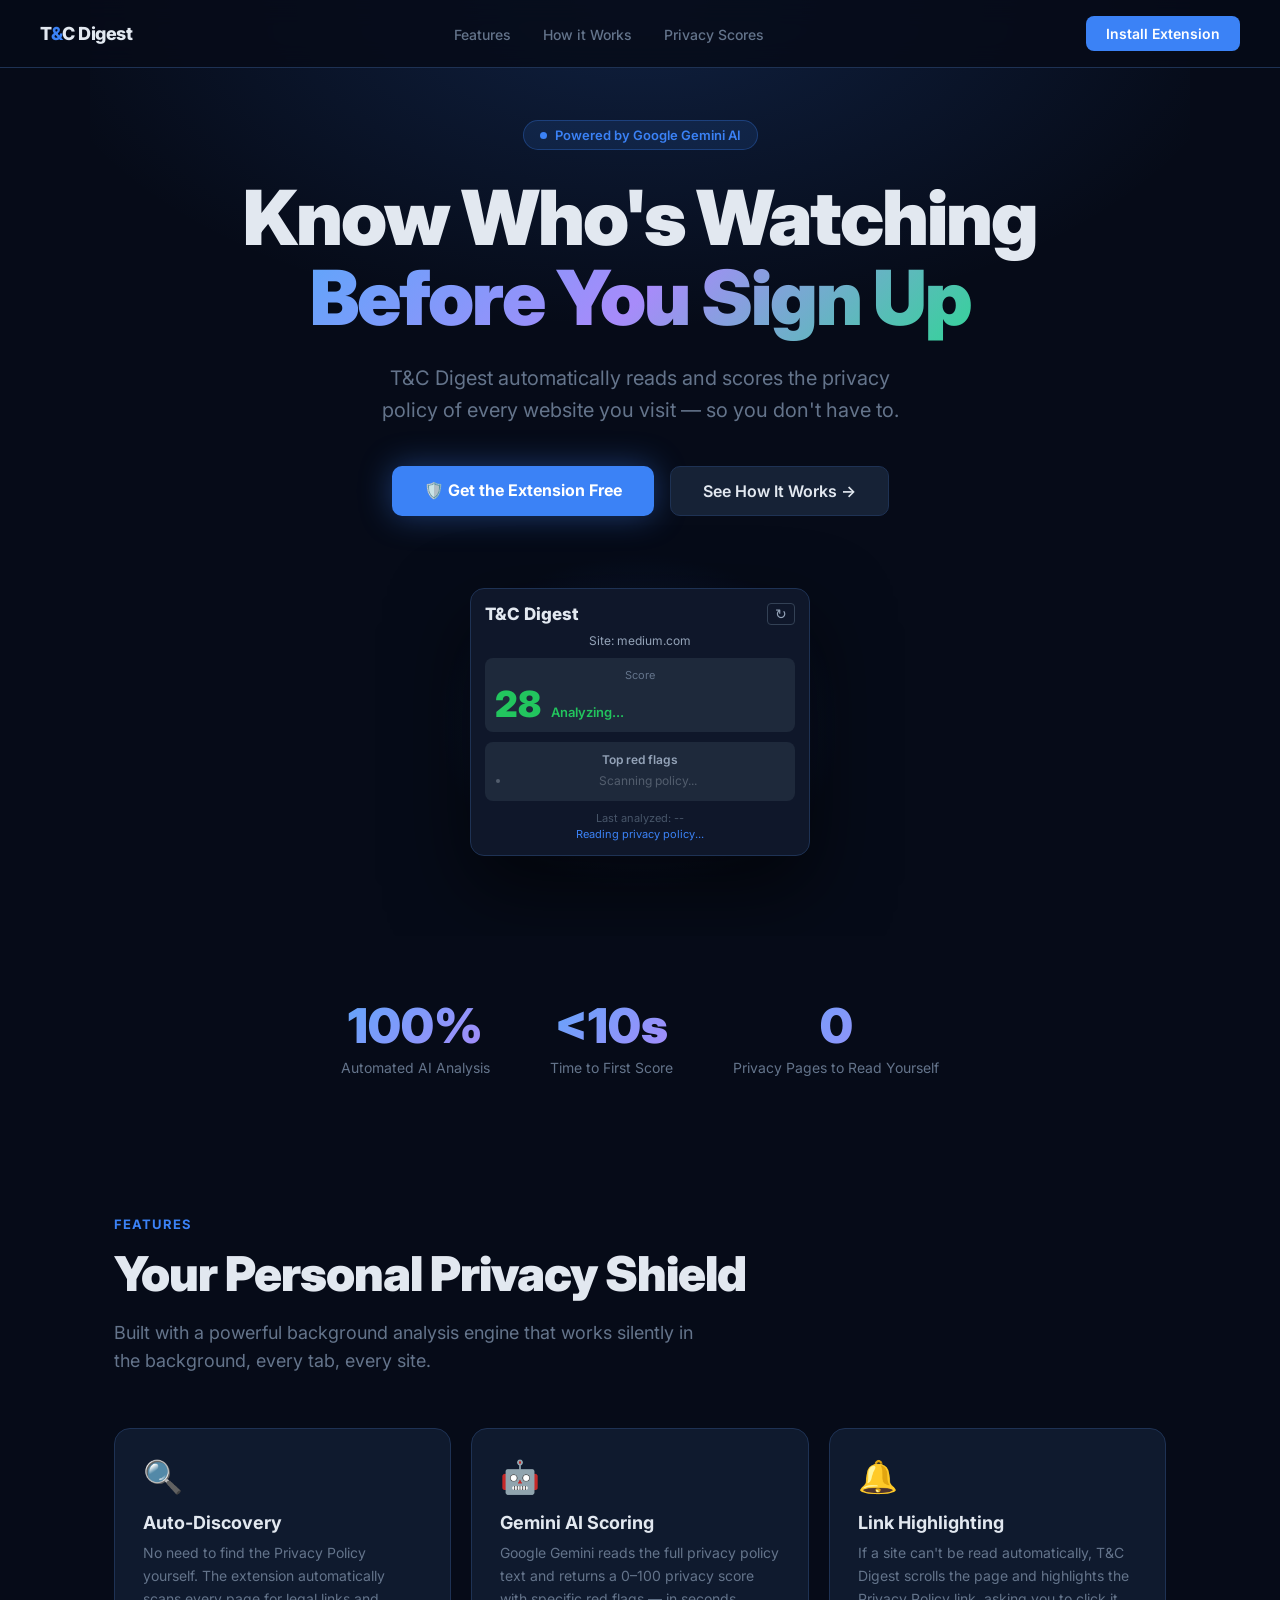
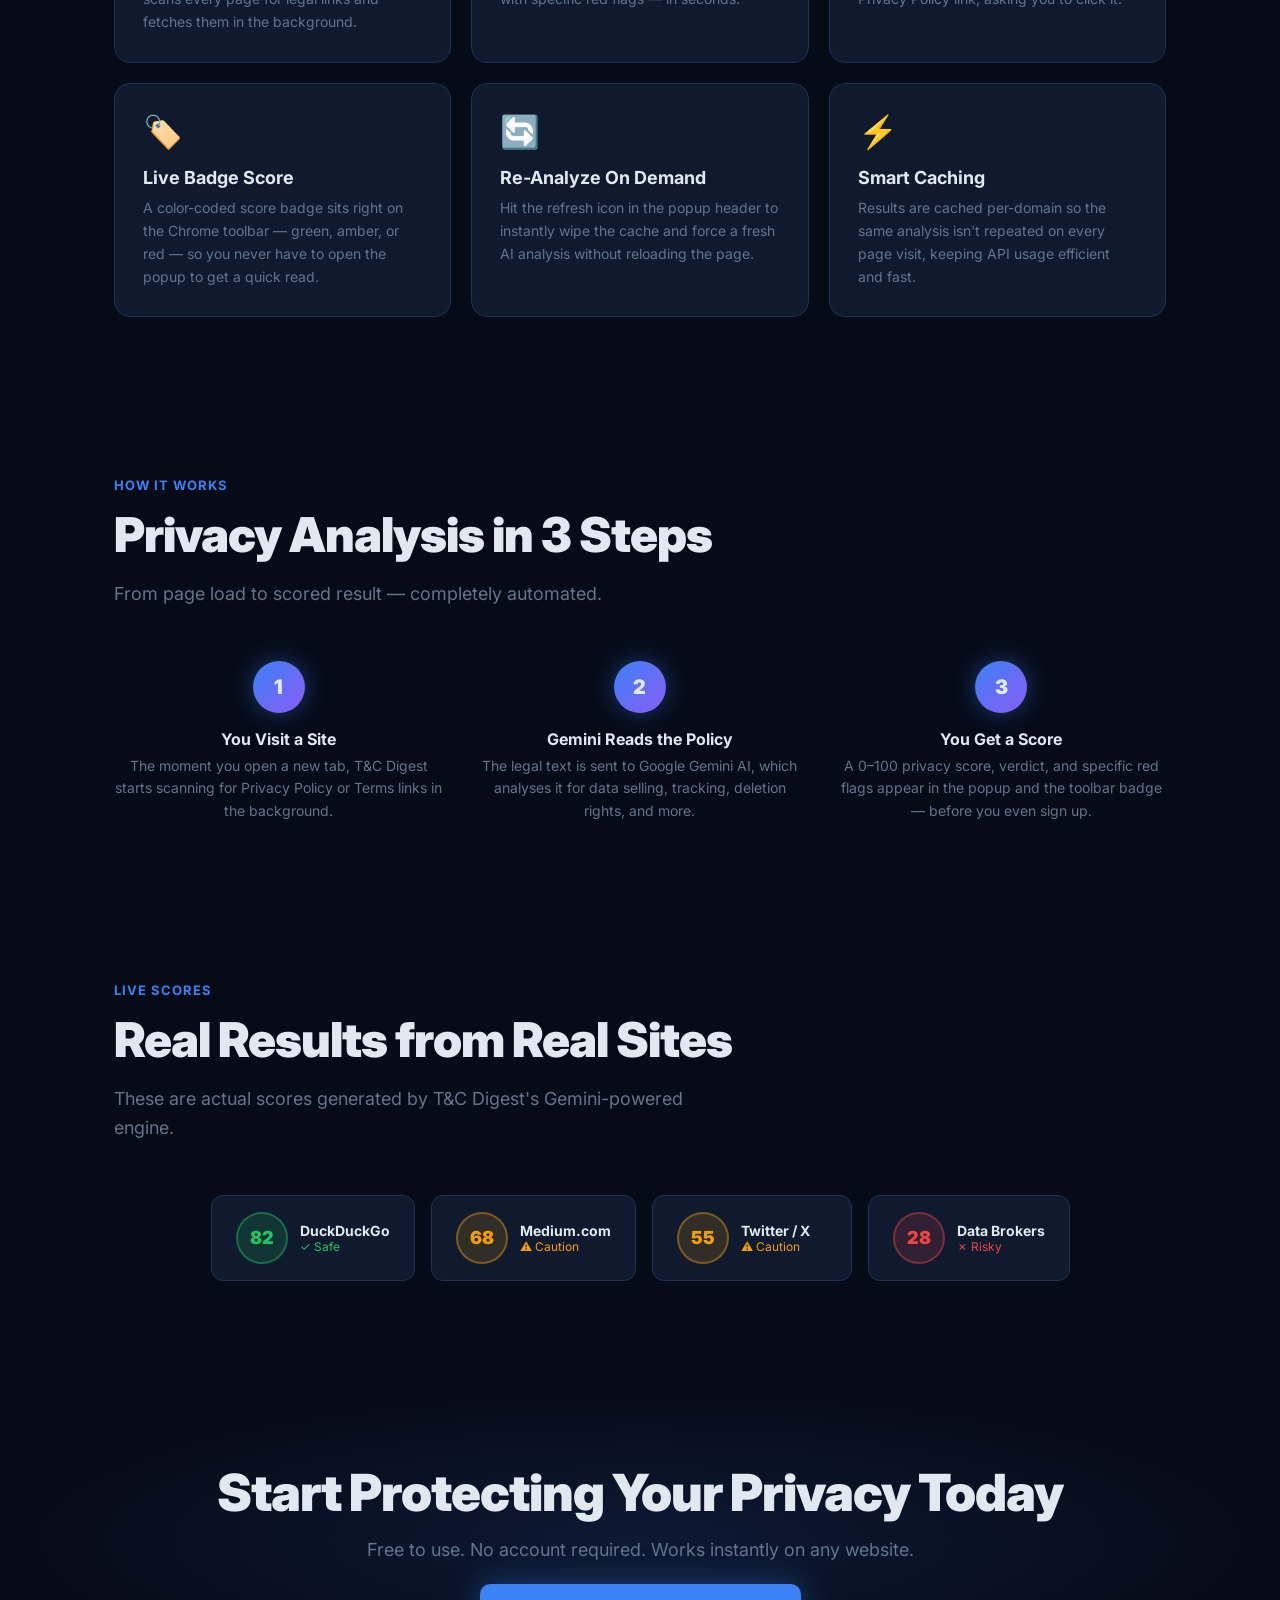
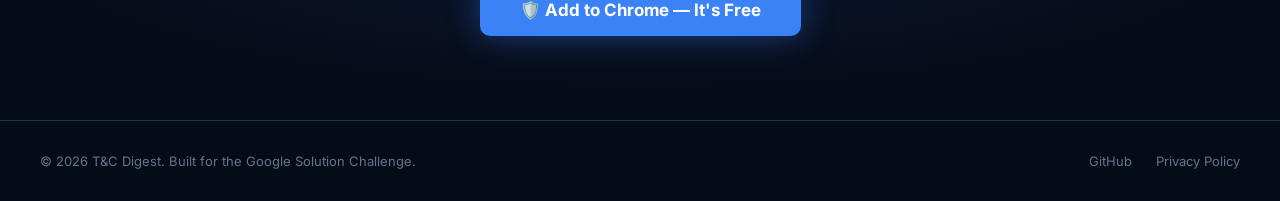
==== docs/index.html @ d6d2fa57 "docs: rename landing to docs for GitHub Pages" ====
<!DOCTYPE html>
<html lang="en">
<head>
  <meta charset="UTF-8" />
  <meta name="viewport" content="width=device-width, initial-scale=1.0" />
  <title>T&C Digest — AI Privacy Analyzer for Chrome</title>
  <meta name="description" content="T&C Digest automatically reads and scores the privacy policies of every website you visit, powered by Google Gemini AI. Protect your data before you sign up." />
  <link rel="preconnect" href="https://fonts.googleapis.com" />
  <link rel="preconnect" href="https://fonts.gstatic.com" crossorigin />
  <link href="https://fonts.googleapis.com/css2?family=Inter:wght@400;500;600;700;800;900&display=swap" rel="stylesheet" />
  <style>
    *, *::before, *::after { box-sizing: border-box; margin: 0; padding: 0; }

    :root {
      --bg: #060b18;
      --surface: #0f1a2e;
      --surface2: #162236;
      --border: #1e3254;
      --text: #e2e8f0;
      --muted: #64748b;
      --blue: #3b82f6;
      --blue-glow: rgba(59,130,246,0.25);
      --green: #22c55e;
      --amber: #f59e0b;
      --red: #ef4444;
    }

    html { scroll-behavior: smooth; }

    body {
      font-family: 'Inter', sans-serif;
      background: var(--bg);
      color: var(--text);
      overflow-x: hidden;
    }

    /* ── NAV ── */
    nav {
      position: fixed; top: 0; left: 0; right: 0; z-index: 100;
      display: flex; align-items: center; justify-content: space-between;
      padding: 16px 40px;
      background: rgba(6,11,24,0.85);
      backdrop-filter: blur(12px);
      border-bottom: 1px solid var(--border);
    }
    .nav-logo { font-size: 18px; font-weight: 800; letter-spacing: -0.5px; }
    .nav-logo span { color: var(--blue); }
    .nav-links { display: flex; gap: 32px; list-style: none; }
    .nav-links a { color: var(--muted); text-decoration: none; font-size: 14px; font-weight: 500; transition: color .2s; }
    .nav-links a:hover { color: var(--text); }
    .nav-cta {
      background: var(--blue); color: #fff; padding: 9px 20px;
      border-radius: 8px; text-decoration: none; font-size: 14px; font-weight: 600;
      transition: opacity .2s, transform .2s;
    }
    .nav-cta:hover { opacity: 0.9; transform: translateY(-1px); }

    /* ── HERO ── */
    .hero {
      min-height: 100vh;
      display: flex; flex-direction: column; align-items: center; justify-content: center;
      text-align: center;
      padding: 120px 24px 80px;
      position: relative; overflow: hidden;
    }
    .hero::before {
      content: '';
      position: absolute; inset: 0;
      background: radial-gradient(ellipse 80% 50% at 50% 0%, rgba(59,130,246,0.18) 0%, transparent 70%);
      pointer-events: none;
    }
    .hero-badge {
      display: inline-flex; align-items: center; gap: 8px;
      background: rgba(59,130,246,0.12); border: 1px solid rgba(59,130,246,0.3);
      color: var(--blue); padding: 6px 16px; border-radius: 99px;
      font-size: 13px; font-weight: 600; margin-bottom: 28px;
      animation: fadeUp 0.6s ease both;
    }
    .dot { width: 7px; height: 7px; border-radius: 50%; background: var(--blue); animation: pulse 2s infinite; }
    @keyframes pulse { 0%,100%{opacity:1} 50%{opacity:0.3} }

    h1 {
      font-size: clamp(40px, 6vw, 76px);
      font-weight: 900; line-height: 1.05; letter-spacing: -2px;
      max-width: 820px;
      animation: fadeUp 0.6s 0.1s ease both;
    }
    h1 .gradient {
      background: linear-gradient(135deg, #60a5fa 0%, #a78bfa 50%, #34d399 100%);
      -webkit-background-clip: text; -webkit-text-fill-color: transparent; background-clip: text;
    }
    .hero-sub {
      margin-top: 24px; font-size: 20px; color: var(--muted); max-width: 560px; line-height: 1.6;
      animation: fadeUp 0.6s 0.2s ease both;
    }
    .hero-actions {
      margin-top: 40px; display: flex; gap: 16px; flex-wrap: wrap; justify-content: center;
      animation: fadeUp 0.6s 0.3s ease both;
    }
    .btn-primary {
      background: var(--blue); color: #fff;
      padding: 14px 32px; border-radius: 10px; text-decoration: none;
      font-size: 16px; font-weight: 700; transition: all .2s;
      box-shadow: 0 0 32px rgba(59,130,246,0.4);
    }
    .btn-primary:hover { transform: translateY(-2px); box-shadow: 0 0 48px rgba(59,130,246,0.6); }
    .btn-secondary {
      background: var(--surface2); color: var(--text);
      padding: 14px 32px; border-radius: 10px; text-decoration: none;
      font-size: 16px; font-weight: 600; border: 1px solid var(--border);
      transition: all .2s;
    }
    .btn-secondary:hover { border-color: var(--blue); }

    @keyframes fadeUp { from { opacity:0; transform:translateY(24px); } to { opacity:1; transform:none; } }

    /* ── POPUP MOCKUP ── */
    .mockup-wrap {
      margin-top: 72px; position: relative;
      animation: fadeUp 0.8s 0.4s ease both;
    }
    .mockup-glow {
      position: absolute; inset: -40px;
      background: radial-gradient(ellipse at 50% 50%, rgba(59,130,246,0.2), transparent 70%);
      pointer-events: none;
    }
    .popup-mock {
      width: 340px; background: #0f172a;
      border-radius: 14px; border: 1px solid #1e3254;
      box-shadow: 0 32px 80px rgba(0,0,0,0.6);
      padding: 14px; font-family: 'Inter', sans-serif;
      position: relative; z-index: 1;
    }
    .pm-header { display: flex; justify-content: space-between; align-items: center; margin-bottom: 8px; }
    .pm-title { font-size: 17px; font-weight: 800; }
    .pm-refresh { background: transparent; border: 1px solid #334155; color: #94a3b8; border-radius: 4px; padding: 2px 7px; font-size: 14px; cursor: pointer; }
    .pm-site { font-size: 12px; color: #94a3b8; margin-bottom: 10px; }
    .pm-card { background: #1e293b; border-radius: 8px; padding: 10px; margin-bottom: 10px; }
    .pm-label { font-size: 11px; color: #64748b; margin-bottom: 4px; }
    .pm-score-row { display: flex; align-items: baseline; gap: 10px; }
    .pm-score { font-size: 36px; font-weight: 900; color: var(--green); line-height: 1; }
    .pm-verdict { font-size: 13px; font-weight: 600; color: var(--green); }
    .pm-flags-title { font-size: 12px; color: #94a3b8; font-weight: 600; margin-bottom: 6px; }
    .pm-flags { list-style: disc; padding-left: 16px; }
    .pm-flags li { font-size: 12px; color: #cbd5e1; margin-bottom: 3px; }
    .pm-meta { font-size: 11px; color: #475569; margin-top: 8px; }
    .pm-status { font-size: 11px; color: var(--green); margin-top: 2px; }

    /* ── STATS ── */
    .stats { display: flex; justify-content: center; gap: 60px; padding: 60px 24px; flex-wrap: wrap; }
    .stat { text-align: center; }
    .stat-num { font-size: 48px; font-weight: 900; background: linear-gradient(135deg,#60a5fa,#a78bfa); -webkit-background-clip:text; -webkit-text-fill-color:transparent; background-clip:text; }
    .stat-label { font-size: 14px; color: var(--muted); margin-top: 4px; }

    /* ── SECTION ── */
    section { padding: 80px 24px; max-width: 1100px; margin: 0 auto; }
    .section-tag { font-size: 13px; font-weight: 700; color: var(--blue); text-transform: uppercase; letter-spacing: 1px; margin-bottom: 12px; }
    .section-title { font-size: clamp(28px, 4vw, 48px); font-weight: 900; letter-spacing: -1px; margin-bottom: 16px; }
    .section-sub { font-size: 18px; color: var(--muted); max-width: 600px; line-height: 1.6; }

    /* ── FEATURES ── */
    .features-grid { display: grid; grid-template-columns: repeat(auto-fit, minmax(300px, 1fr)); gap: 20px; margin-top: 52px; }
    .feature-card {
      background: var(--surface); border: 1px solid var(--border);
      border-radius: 16px; padding: 28px;
      transition: border-color .25s, transform .25s, box-shadow .25s;
    }
    .feature-card:hover { border-color: var(--blue); transform: translateY(-4px); box-shadow: 0 16px 40px rgba(59,130,246,0.12); }
    .feature-icon { font-size: 32px; margin-bottom: 16px; }
    .feature-title { font-size: 18px; font-weight: 700; margin-bottom: 8px; }
    .feature-desc { font-size: 14px; color: var(--muted); line-height: 1.65; }

    /* ── HOW IT WORKS ── */
    .steps { display: grid; grid-template-columns: repeat(auto-fit, minmax(220px, 1fr)); gap: 32px; margin-top: 52px; }
    .step { text-align: center; }
    .step-num {
      width: 52px; height: 52px; border-radius: 50%;
      background: linear-gradient(135deg, var(--blue), #8b5cf6);
      font-size: 20px; font-weight: 900;
      display: flex; align-items: center; justify-content: center;
      margin: 0 auto 16px;
      box-shadow: 0 0 24px rgba(59,130,246,0.4);
    }
    .step-title { font-size: 16px; font-weight: 700; margin-bottom: 6px; }
    .step-desc { font-size: 14px; color: var(--muted); line-height: 1.6; }

    /* ── SCORE DEMO ── */
    .score-demo { margin-top: 52px; display: flex; gap: 16px; flex-wrap: wrap; justify-content: center; }
    .score-pill {
      display: flex; align-items: center; gap: 12px;
      background: var(--surface); border: 1px solid var(--border);
      border-radius: 12px; padding: 16px 24px; min-width: 200px;
    }
    .score-circle {
      width: 52px; height: 52px; border-radius: 50%;
      display: flex; align-items: center; justify-content: center;
      font-size: 18px; font-weight: 900; flex-shrink: 0;
    }
    .score-circle.green { background: rgba(34,197,94,0.15); color: var(--green); border: 2px solid rgba(34,197,94,0.4); }
    .score-circle.amber { background: rgba(245,158,11,0.15); color: var(--amber); border: 2px solid rgba(245,158,11,0.4); }
    .score-circle.red   { background: rgba(239,68,68,0.15);  color: var(--red);   border: 2px solid rgba(239,68,68,0.4); }
    .score-info .site-name { font-size: 14px; font-weight: 700; }
    .score-info .verdict  { font-size: 12px; color: var(--muted); }

    /* ── CTA ── */
    .cta-section {
      text-align: center; padding: 100px 24px;
      background: radial-gradient(ellipse 70% 60% at 50% 50%, rgba(59,130,246,0.12), transparent 70%);
    }
    .cta-section h2 { font-size: clamp(28px,4vw,52px); font-weight: 900; letter-spacing:-1px; margin-bottom: 16px; }
    .cta-section p { font-size: 18px; color: var(--muted); margin-bottom: 40px; }

    /* ── FOOTER ── */
    footer {
      border-top: 1px solid var(--border); padding: 32px 40px;
      display: flex; justify-content: space-between; align-items: center;
      color: var(--muted); font-size: 13px; flex-wrap: wrap; gap: 12px;
    }
    footer a { color: var(--muted); text-decoration: none; }
    footer a:hover { color: var(--text); }

    /* ── SCROLL REVEAL ── */
    .reveal { opacity: 0; transform: translateY(30px); transition: opacity 0.7s ease, transform 0.7s ease; }
    .reveal.visible { opacity: 1; transform: none; }

    @media (max-width: 640px) {
      nav { padding: 14px 20px; }
      .nav-links { display: none; }
      footer { flex-direction: column; text-align: center; }
    }
  </style>
</head>
<body>

<!-- NAV -->
<nav>
  <div class="nav-logo">T<span>&</span>C Digest</div>
  <ul class="nav-links">
    <li><a href="#features">Features</a></li>
    <li><a href="#how">How it Works</a></li>
    <li><a href="#scores">Privacy Scores</a></li>
  </ul>
  <a href="#install" class="nav-cta">Install Extension</a>
</nav>

<!-- HERO -->
<section class="hero">
  <div class="hero-badge">
    <span class="dot"></span>
    Powered by Google Gemini AI
  </div>
  <h1>Know Who's Watching<br /><span class="gradient">Before You Sign Up</span></h1>
  <p class="hero-sub">T&C Digest automatically reads and scores the privacy policy of every website you visit — so you don't have to.</p>
  <div class="hero-actions">
    <a href="https://github.com/lokeshkshatriya/tc-digest" class="btn-primary" id="install">🛡️ Get the Extension Free</a>
    <a href="#how" class="btn-secondary">See How It Works →</a>
  </div>

  <!-- Popup Mockup -->
  <div class="mockup-wrap">
    <div class="mockup-glow"></div>
    <div class="popup-mock">
      <div class="pm-header">
        <span class="pm-title">T&amp;C Digest</span>
        <button class="pm-refresh">↻</button>
      </div>
      <p class="pm-site">Site: medium.com</p>
      <div class="pm-card">
        <p class="pm-label">Score</p>
        <div class="pm-score-row">
          <span class="pm-score" id="demo-score">0</span>
          <span class="pm-verdict" id="demo-verdict">Analyzing...</span>
        </div>
      </div>
      <div class="pm-card">
        <p class="pm-flags-title">Top red flags</p>
        <ul class="pm-flags" id="demo-flags">
          <li style="opacity:0.3">Scanning policy...</li>
        </ul>
      </div>
      <p class="pm-meta" id="demo-meta">Last analyzed: --</p>
      <p class="pm-status" id="demo-status">Searching for privacy links...</p>
    </div>
  </div>
</section>

<!-- STATS -->
<div class="stats reveal">
  <div class="stat"><div class="stat-num">100%</div><div class="stat-label">Automated AI Analysis</div></div>
  <div class="stat"><div class="stat-num">&lt;10s</div><div class="stat-label">Time to First Score</div></div>
  <div class="stat"><div class="stat-num">0</div><div class="stat-label">Privacy Pages to Read Yourself</div></div>
</div>

<!-- FEATURES -->
<section id="features">
  <div class="reveal">
    <p class="section-tag">Features</p>
    <h2 class="section-title">Your Personal Privacy Shield</h2>
    <p class="section-sub">Built with a powerful background analysis engine that works silently in the background, every tab, every site.</p>
  </div>
  <div class="features-grid">
    <div class="feature-card reveal">
      <div class="feature-icon">🔍</div>
      <h3 class="feature-title">Auto-Discovery</h3>
      <p class="feature-desc">No need to find the Privacy Policy yourself. The extension automatically scans every page for legal links and fetches them in the background.</p>
    </div>
    <div class="feature-card reveal">
      <div class="feature-icon">🤖</div>
      <h3 class="feature-title">Gemini AI Scoring</h3>
      <p class="feature-desc">Google Gemini reads the full privacy policy text and returns a 0–100 privacy score with specific red flags — in seconds.</p>
    </div>
    <div class="feature-card reveal">
      <div class="feature-icon">🔔</div>
      <h3 class="feature-title">Link Highlighting</h3>
      <p class="feature-desc">If a site can't be read automatically, T&C Digest scrolls the page and highlights the Privacy Policy link, asking you to click it.</p>
    </div>
    <div class="feature-card reveal">
      <div class="feature-icon">🏷️</div>
      <h3 class="feature-title">Live Badge Score</h3>
      <p class="feature-desc">A color-coded score badge sits right on the Chrome toolbar — green, amber, or red — so you never have to open the popup to get a quick read.</p>
    </div>
    <div class="feature-card reveal">
      <div class="feature-icon">🔄</div>
      <h3 class="feature-title">Re-Analyze On Demand</h3>
      <p class="feature-desc">Hit the refresh icon in the popup header to instantly wipe the cache and force a fresh AI analysis without reloading the page.</p>
    </div>
    <div class="feature-card reveal">
      <div class="feature-icon">⚡</div>
      <h3 class="feature-title">Smart Caching</h3>
      <p class="feature-desc">Results are cached per-domain so the same analysis isn't repeated on every page visit, keeping API usage efficient and fast.</p>
    </div>
  </div>
</section>

<!-- HOW IT WORKS -->
<section id="how">
  <div class="reveal">
    <p class="section-tag">How It Works</p>
    <h2 class="section-title">Privacy Analysis in 3 Steps</h2>
    <p class="section-sub">From page load to scored result — completely automated.</p>
  </div>
  <div class="steps">
    <div class="step reveal">
      <div class="step-num">1</div>
      <h3 class="step-title">You Visit a Site</h3>
      <p class="step-desc">The moment you open a new tab, T&C Digest starts scanning for Privacy Policy or Terms links in the background.</p>
    </div>
    <div class="step reveal">
      <div class="step-num">2</div>
      <h3 class="step-title">Gemini Reads the Policy</h3>
      <p class="step-desc">The legal text is sent to Google Gemini AI, which analyses it for data selling, tracking, deletion rights, and more.</p>
    </div>
    <div class="step reveal">
      <div class="step-num">3</div>
      <h3 class="step-title">You Get a Score</h3>
      <p class="step-desc">A 0–100 privacy score, verdict, and specific red flags appear in the popup and the toolbar badge — before you even sign up.</p>
    </div>
  </div>
</section>

<!-- SCORE EXAMPLES -->
<section id="scores">
  <div class="reveal">
    <p class="section-tag">Live Scores</p>
    <h2 class="section-title">Real Results from Real Sites</h2>
    <p class="section-sub">These are actual scores generated by T&C Digest's Gemini-powered engine.</p>
  </div>
  <div class="score-demo reveal">
    <div class="score-pill">
      <div class="score-circle green">82</div>
      <div class="score-info">
        <div class="site-name">DuckDuckGo</div>
        <div class="verdict" style="color: #22c55e;">✓ Safe</div>
      </div>
    </div>
    <div class="score-pill">
      <div class="score-circle amber">68</div>
      <div class="score-info">
        <div class="site-name">Medium.com</div>
        <div class="verdict" style="color: #f59e0b;">⚠ Caution</div>
      </div>
    </div>
    <div class="score-pill">
      <div class="score-circle amber">55</div>
      <div class="score-info">
        <div class="site-name">Twitter / X</div>
        <div class="verdict" style="color: #f59e0b;">⚠ Caution</div>
      </div>
    </div>
    <div class="score-pill">
      <div class="score-circle red">28</div>
      <div class="score-info">
        <div class="site-name">Data Brokers</div>
        <div class="verdict" style="color: #ef4444;">✗ Risky</div>
      </div>
    </div>
  </div>
</section>

<!-- CTA -->
<div class="cta-section reveal">
  <h2>Start Protecting Your Privacy Today</h2>
  <p>Free to use. No account required. Works instantly on any website.</p>
  <a href="https://github.com/lokeshkshatriya/tc-digest" class="btn-primary" style="font-size:17px; padding:16px 40px;">🛡️ Add to Chrome — It's Free</a>
</div>

<!-- FOOTER -->
<footer>
  <span>© 2026 T&C Digest. Built for the Google Solution Challenge.</span>
  <div style="display:flex;gap:24px;">
    <a href="#">GitHub</a>
    <a href="#">Privacy Policy</a>
  </div>
</footer>

<script>
  // ── Scroll reveal ──
  const observer = new IntersectionObserver((entries) => {
    entries.forEach(e => { if (e.isIntersecting) { e.target.classList.add('visible'); } });
  }, { threshold: 0.12 });
  document.querySelectorAll('.reveal').forEach(el => observer.observe(el));

  // ── Popup demo animation ──
  const targetScore = 72;
  const flags = ["Third-party analytics enabled", "Data retained for 12 months", "Cookie tracking across sites"];
  let current = 0;
  const scoreEl = document.getElementById('demo-score');
  const verdictEl = document.getElementById('demo-verdict');
  const flagsEl = document.getElementById('demo-flags');
  const metaEl = document.getElementById('demo-meta');
  const statusEl = document.getElementById('demo-status');

  setTimeout(() => {
    statusEl.textContent = 'Reading privacy policy...';
    statusEl.style.color = '#3b82f6';

    const counter = setInterval(() => {
      current = Math.min(current + 2, targetScore);
      scoreEl.textContent = current;
      if (current >= targetScore) {
        clearInterval(counter);

        scoreEl.style.color = '#f59e0b';
        verdictEl.textContent = 'Caution';
        verdictEl.style.color = '#f59e0b';

        flagsEl.innerHTML = '';
        flags.forEach((f, i) => {
          setTimeout(() => {
            const li = document.createElement('li');
            li.textContent = f;
            li.style.animation = 'fadeUp 0.4s ease both';
            flagsEl.appendChild(li);
          }, i * 200);
        });

        metaEl.textContent = 'Last analyzed: Just now';
        statusEl.textContent = 'Analysis complete.';
        statusEl.style.color = '#22c55e';
      }
    }, 30);
  }, 1800);
</script>
</body>
</html>
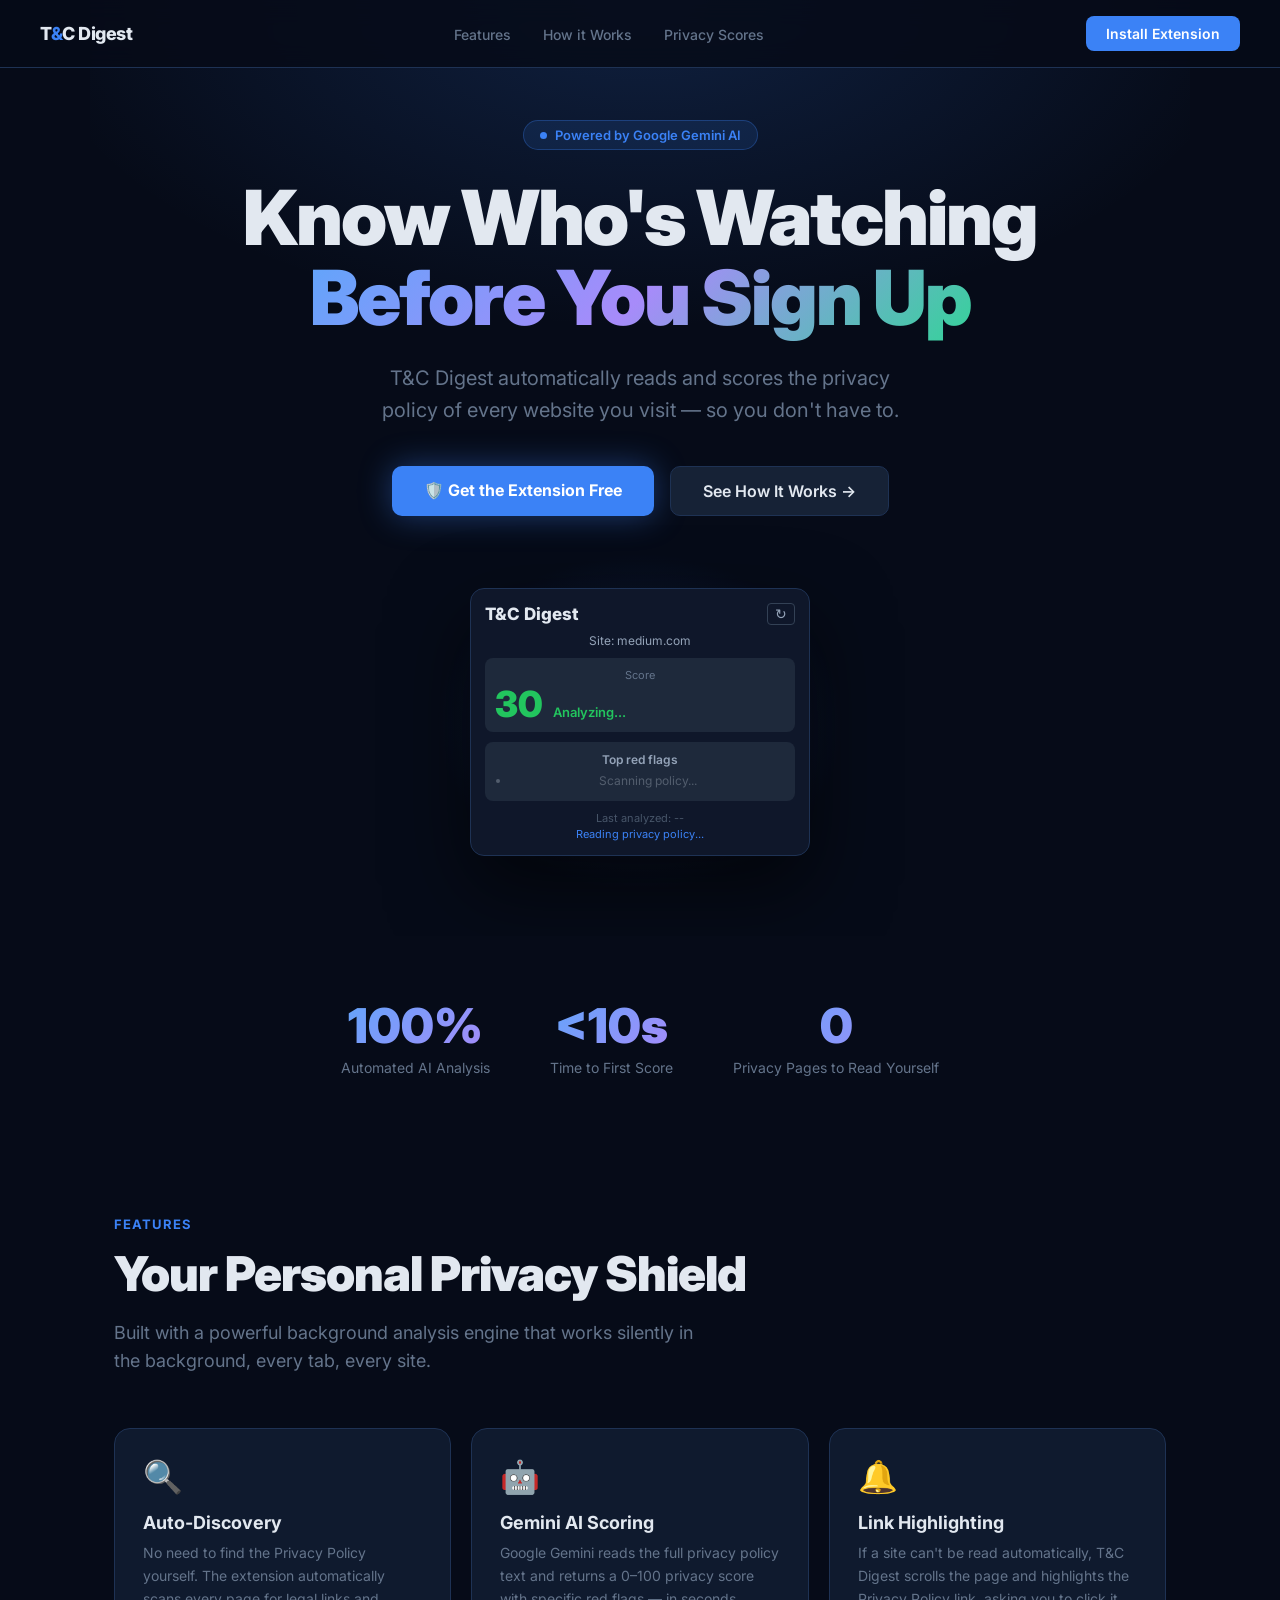
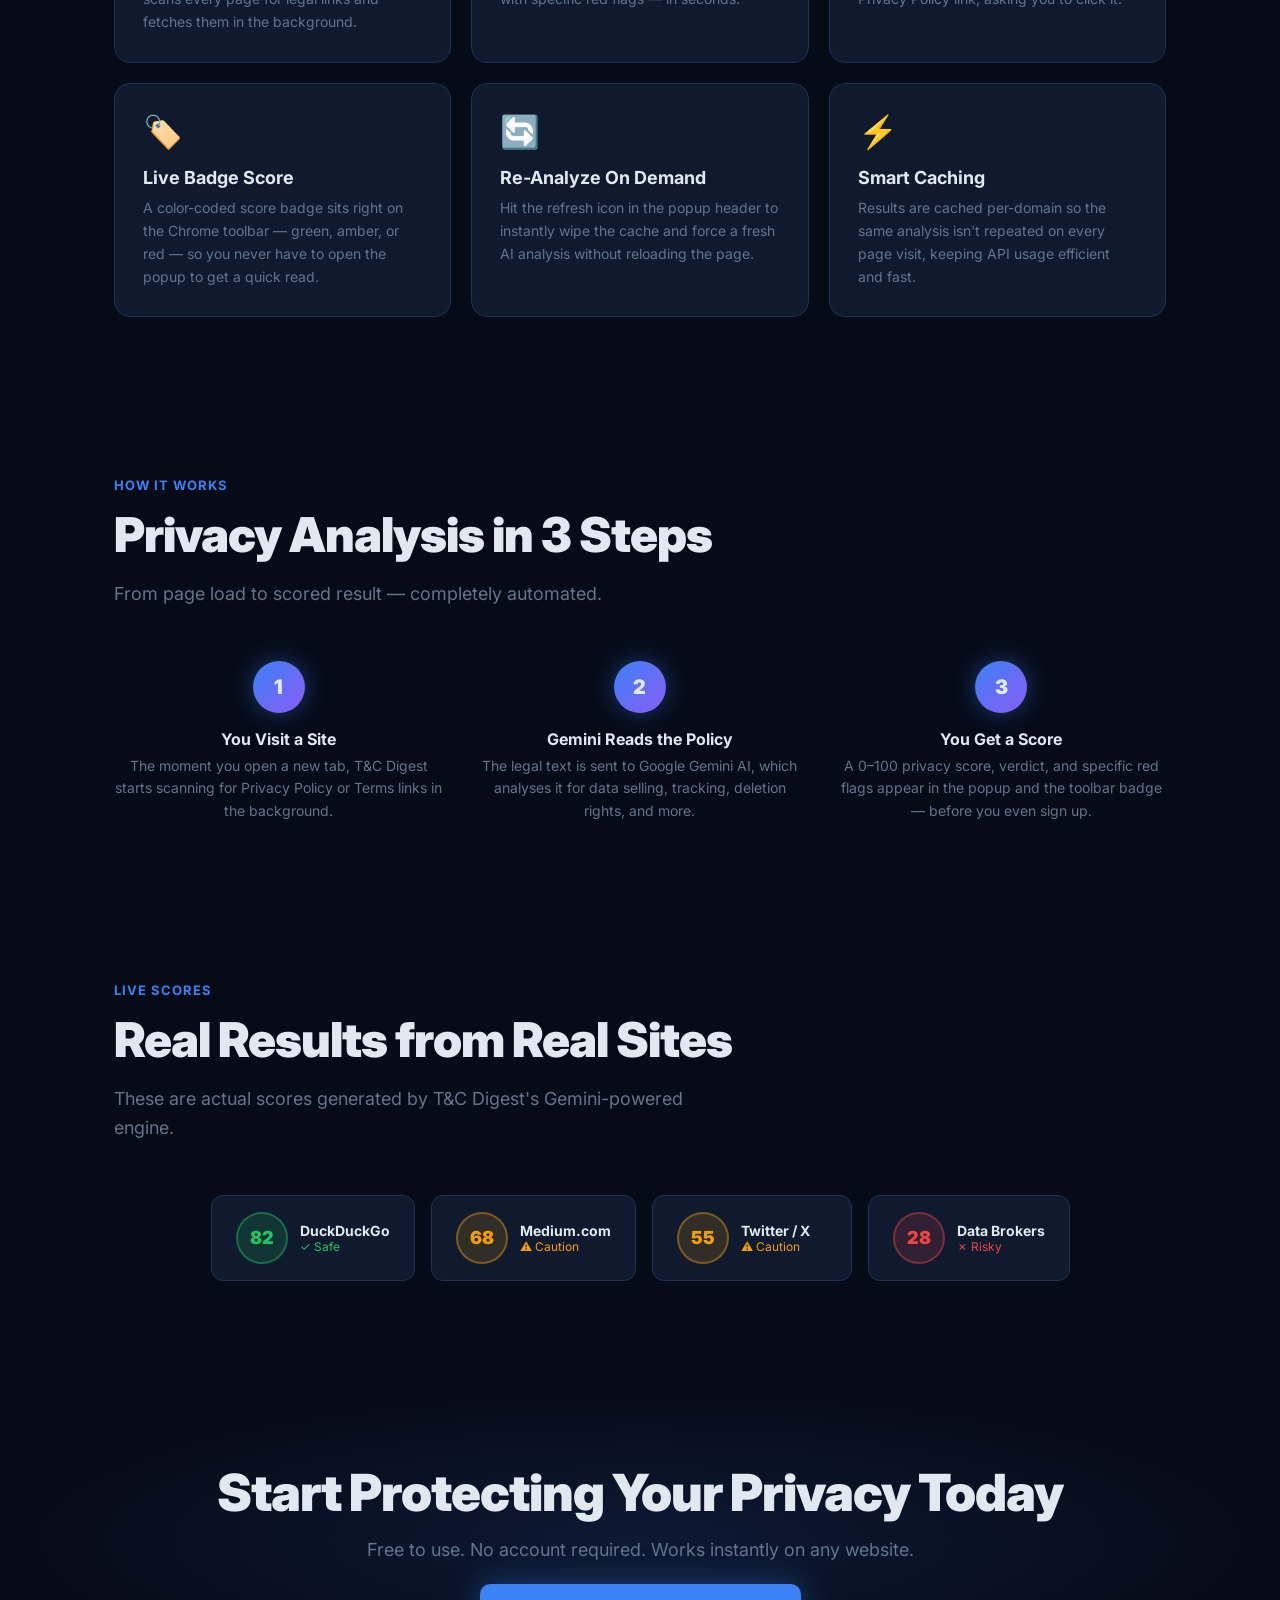
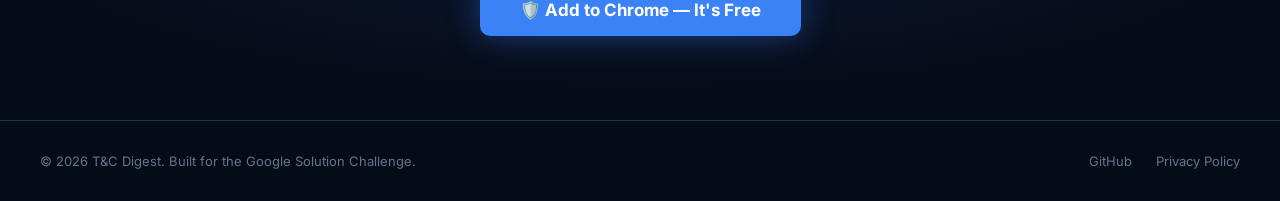
==== commit 9c5a38a4: "fix: landing page nav link" ====
--- a/docs/index.html
+++ b/docs/index.html
@@ -240,7 +240,7 @@
     <li><a href="#how">How it Works</a></li>
     <li><a href="#scores">Privacy Scores</a></li>
   </ul>
-  <a href="#install" class="nav-cta">Install Extension</a>
+  <a href="https://github.com/lokeshkshatriya/tc-digest" class="nav-cta">Install Extension</a>
 </nav>
 
 <!-- HERO -->
